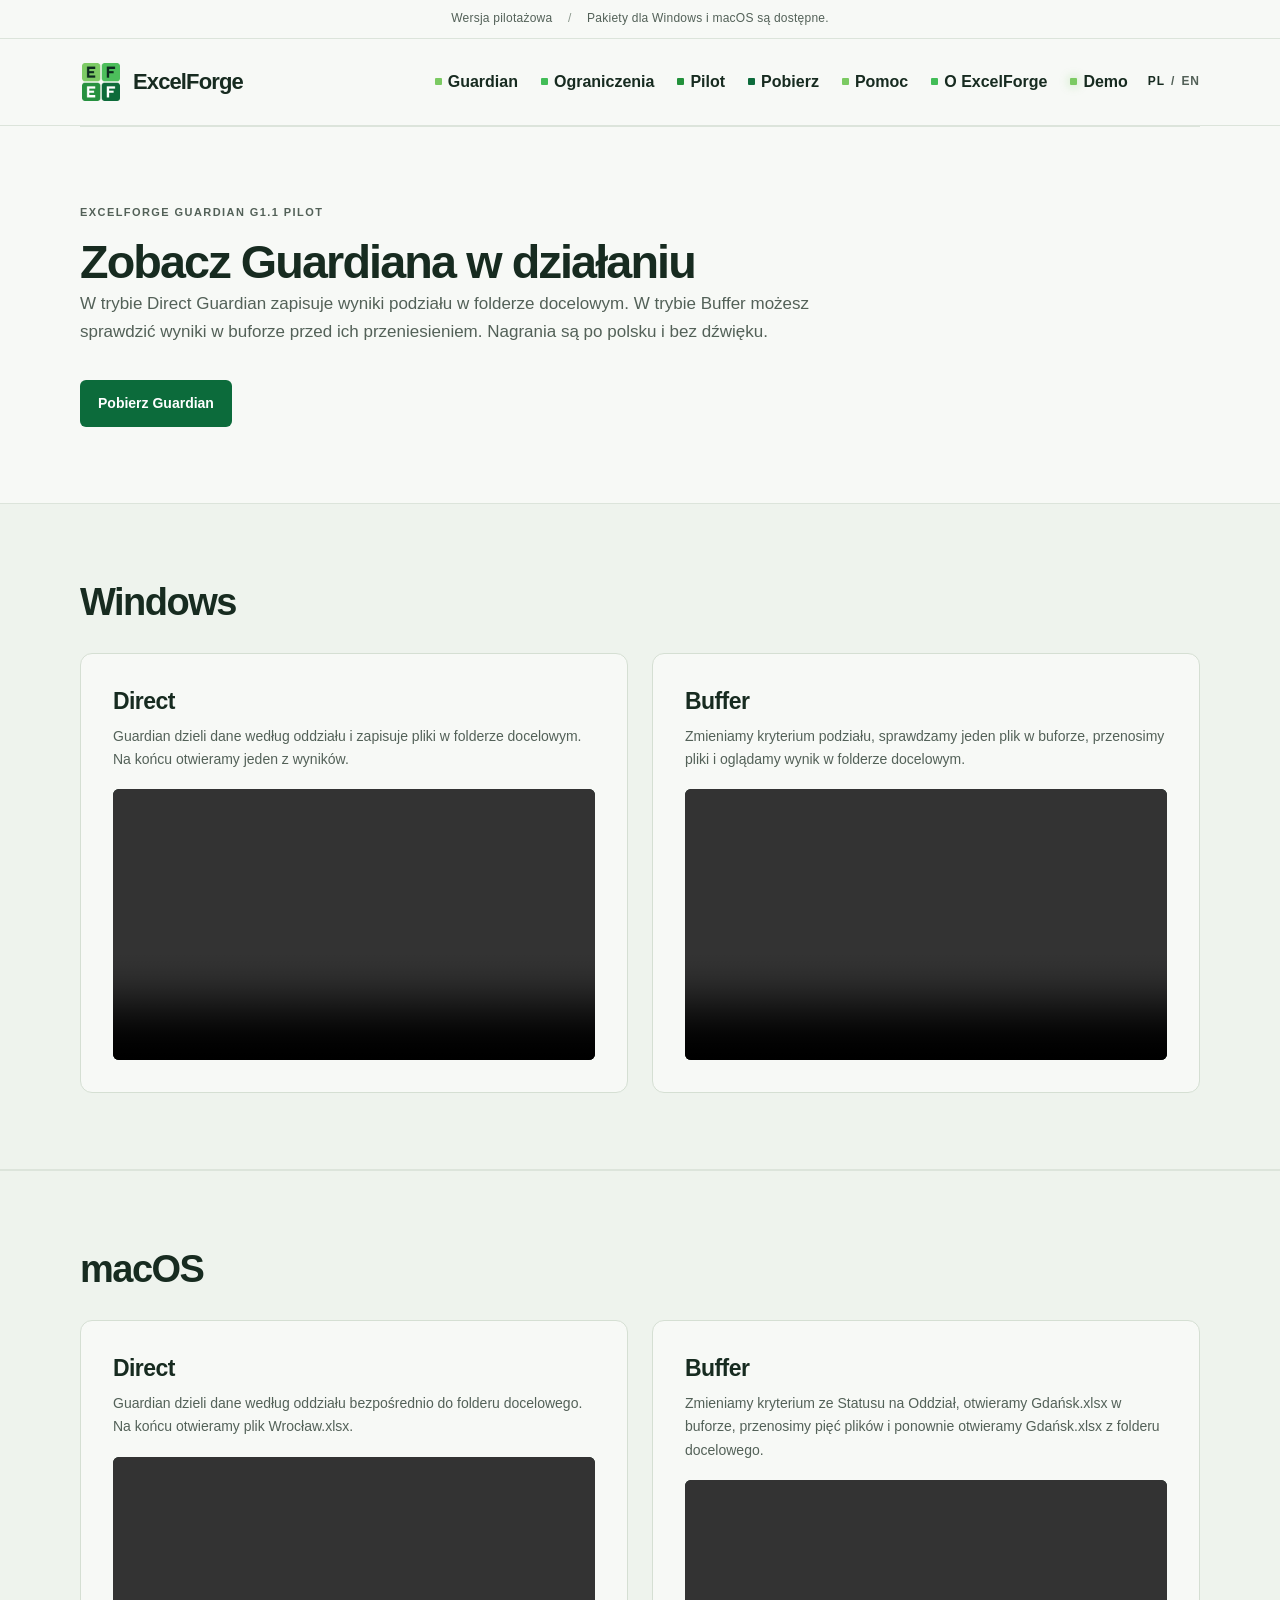
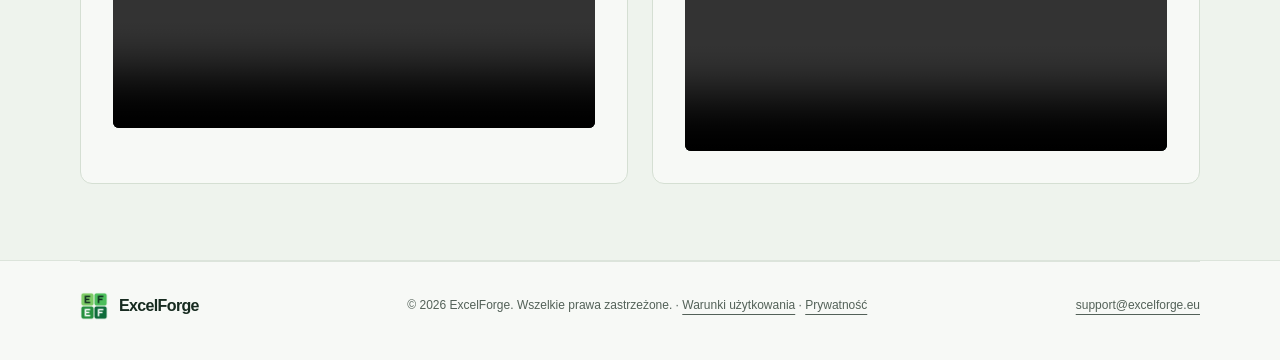
==== docs/demo/index.html @ 44a53aff "Add Guardian G1.1 demo routes and preserve site navigation" ====
<!doctype html>
<html lang="pl">
<head>
  <meta charset="utf-8">
  <meta name="viewport" content="width=device-width, initial-scale=1">
  <meta name="description" content="Cztery krótkie demonstracje podziału danych w Excelu w trybach Direct i Buffer na Windows i macOS.">
  <meta name="theme-color" content="#f7f9f6">
  <title>Guardian G1.1 Pilot Demo | ExcelForge</title>
  <link rel="canonical" href="https://excelforge.eu/demo/">
  <link rel="icon" type="image/png" href="../assets/EF_Block_Guardian_v0.png">
  <link rel="stylesheet" href="../assets/site.css">
  <script src="../assets/site.js" defer></script>
</head>
<body>
  <a class="skip-link" href="#main">Przejdź do treści</a>
  <div class="prototype-note">Wersja pilotażowa <span aria-hidden="true">/</span> Pakiety dla Windows i macOS są dostępne.</div>
  <header class="site-header">
    <div class="header-inner wrap">
      <a class="brand" href="../#guardian" aria-label="ExcelForge — Guardian">
        <img src="../assets/EF_Block_Guardian_v0.png" width="42" height="42" alt="">
        <span>ExcelForge</span>
      </a>
      <div class="header-actions">
        <button class="menu-toggle" type="button" aria-expanded="false" aria-controls="navigation" hidden>
          <span>Menu</span><span class="hamburger" aria-hidden="true"></span>
        </button>
        <nav id="navigation" aria-label="Nawigacja główna">
          <a href="../#guardian">Guardian</a>
          <a href="../#ograniczenia">Ograniczenia</a>
          <a href="../#pilot">Pilot</a>
          <a href="../#pobierz">Pobierz</a>
          <a href="../#pomoc">Pomoc</a>
          <a href="../#o-excelforge">O ExcelForge</a>
          <a href="./" aria-current="page">Demo</a>
        </nav>
        <p class="language-switch" aria-label="Język"><span aria-current="page">PL</span><span aria-hidden="true">/</span><a href="../en/demo/" lang="en">EN</a></p>
      </div>
    </div>
  </header>
  <main id="main" tabindex="-1">
    <section class="section wrap" aria-labelledby="demo-title">
      <p class="eyebrow">ExcelForge Guardian G1.1 Pilot</p>
      <h1 id="demo-title">Zobacz Guardiana w działaniu</h1>
      <p class="section-lead">W trybie Direct Guardian zapisuje wyniki podziału w folderze docelowym. W trybie Buffer możesz sprawdzić wyniki w buforze przed ich przeniesieniem. Nagrania są po polsku i bez dźwięku.</p>
      <a class="button" href="../#pobierz">Pobierz Guardian</a>
    </section>
    <div class="section-band">
      <section class="section wrap" aria-labelledby="windows-title">
        <h2 id="windows-title">Windows</h2>
        <div class="download-grid">
          <article class="download-card">
            <h3 id="windows-direct-title">Direct</h3>
            <p id="windows-direct-description">Guardian dzieli dane według oddziału i zapisuje pliki w folderze docelowym. Na końcu otwieramy jeden z wyników.</p>
            <video class="demo-video" controls playsinline preload="none" width="1920" height="1080"
              aria-labelledby="windows-title windows-direct-title" aria-describedby="windows-direct-description"
              src="../assets/media/guardian-g1-1/windows-direct.mp4">
              Twoja przeglądarka nie obsługuje odtwarzania filmów.
            </video>
          </article>
          <article class="download-card">
            <h3 id="windows-buffer-title">Buffer</h3>
            <p id="windows-buffer-description">Zmieniamy kryterium podziału, sprawdzamy jeden plik w buforze, przenosimy pliki i oglądamy wynik w folderze docelowym.</p>
            <video class="demo-video" controls playsinline preload="none" width="1920" height="1080"
              aria-labelledby="windows-title windows-buffer-title" aria-describedby="windows-buffer-description"
              src="../assets/media/guardian-g1-1/windows-buffer.mp4">
              Twoja przeglądarka nie obsługuje odtwarzania filmów.
            </video>
          </article>
        </div>
      </section>
    </div>
    <div class="section-band">
      <section class="section wrap" aria-labelledby="macos-title">
        <h2 id="macos-title">macOS</h2>
        <div class="download-grid">
          <article class="download-card">
            <h3 id="macos-direct-title">Direct</h3>
            <p id="macos-direct-description">Guardian dzieli dane według oddziału bezpośrednio do folderu docelowego. Na końcu otwieramy plik Wrocław.xlsx.</p>
            <video class="demo-video" controls playsinline preload="none" width="1920" height="1080"
              aria-labelledby="macos-title macos-direct-title" aria-describedby="macos-direct-description"
              src="../assets/media/guardian-g1-1/macos-direct.mp4">
              Twoja przeglądarka nie obsługuje odtwarzania filmów.
            </video>
          </article>
          <article class="download-card">
            <h3 id="macos-buffer-title">Buffer</h3>
            <p id="macos-buffer-description">Zmieniamy kryterium ze Statusu na Oddział, otwieramy Gdańsk.xlsx w buforze, przenosimy pięć plików i ponownie otwieramy Gdańsk.xlsx z folderu docelowego.</p>
            <video class="demo-video" controls playsinline preload="none" width="1920" height="1080"
              aria-labelledby="macos-title macos-buffer-title" aria-describedby="macos-buffer-description"
              src="../assets/media/guardian-g1-1/macos-buffer.mp4">
              Twoja przeglądarka nie obsługuje odtwarzania filmów.
            </video>
          </article>
        </div>
      </section>
    </div>
  </main>
  <footer class="wrap site-footer"><a class="brand" href="../#guardian"><img src="../assets/EF_Block_Guardian_v0.png" width="28" height="28" alt=""><span>ExcelForge</span></a><span>© 2026 ExcelForge. Wszelkie prawa zastrzeżone. · <a href="../licencja.html">Warunki użytkowania</a> · <a href="../prywatnosc.html">Prywatność</a></span><a href="mailto:support@excelforge.eu">support@excelforge.eu</a></footer>
</body>
</html>
---- docs/assets/site.css ----
@font-face {
  font-family:"Baloo 2";
  src:url("Baloo2-Bold.ttf") format("truetype");
  font-style:normal;
  font-weight:700;
  font-display:swap
}
:root {
  color-scheme:light;
  --ink:#172b20;
  --muted:#536158;
  --paper:#f7f9f6;
  --line:#dce4db;
  --green:#0c6b3b;
  --block-1:#7bca62;
  --block-2:#42bd57;
  --block-3:#22913b;
  --block-4:#0c6b3b;
  --header-height:86px;
  font-family:Inter,ui-sans-serif,-apple-system,BlinkMacSystemFont,"Segoe UI",sans-serif;
  color:var(--ink);
  background:var(--paper);
  font-synthesis:none
}
* {
  box-sizing:border-box
}
html {
  scroll-padding-top:calc(var(--header-height) + 24px)
}
body {
  margin:0;
  font-size:16px;
  line-height:1.65
}
button,a {
  -webkit-tap-highlight-color:transparent
}
a {
  color:inherit;
  text-underline-offset:5px
}
button {
  font:inherit
}
button:disabled {
  cursor:not-allowed;
  opacity:1
}
a:focus-visible,button:focus-visible,[tabindex]:focus-visible {
  outline:3px solid var(--green);
  outline-offset:5px
}
img {
  display:block;
  max-width:100%
}
[hidden] {
  display:none!important
}
.wrap {
  width:min(1120px,calc(100% - 96px));
  margin-inline:auto
}
.skip-link {
  position:fixed;
  top:12px;
  left:12px;
  transform:translateY(-160%);
  padding:12px 20px;
  background:#fff;
  z-index:20
}
.skip-link:focus {
  transform:none
}
.prototype-note {
  padding:9px 24px;
  text-align:center;
  font-size:12px;
  letter-spacing:.02em;
  color:var(--muted);
  border-bottom:1px solid var(--line)
}
.prototype-note span {
  padding:0 12px;
  color:#8a978c
}
.site-header {
  position:sticky;
  top:0;
  z-index:10;
  background:rgba(247,249,246,.97);
  border-bottom:1px solid var(--line)
}
.header-inner {
  min-height:86px;
  display:flex;
  align-items:center;
  justify-content:space-between;
  gap:32px
}
.brand {
  display:inline-flex;
  align-items:center;
  gap:11px;
  font-size:22px;
  font-weight:700;
  letter-spacing:-.04em;
  text-decoration:none;
  flex-shrink:0
}
.header-actions {
  display:flex;
  align-items:center;
  gap:20px
}
nav {
  display:flex;
  align-items:center;
  gap:23px
}
nav a {
  --marker:var(--block-1);
  position:relative;
  font-size:16px;
  font-weight:600;
  text-decoration:none;
  padding:28px 0 28px 13px;
  white-space:nowrap
}
nav a:nth-child(6n+2),nav a:nth-child(6n) {
  --marker:var(--block-2)
}
nav a:nth-child(6n+3) {
  --marker:var(--block-3)
}
nav a:nth-child(6n+4) {
  --marker:var(--block-4)
}
nav a:before {
  content:"";
  width:7px;
  height:7px;
  border-radius:1px;
  position:absolute;
  left:0;
  top:calc(50% - 3.5px);
  background:var(--marker);
  opacity:1
}
nav a[aria-current]:before {
  opacity:1;
  box-shadow:0 0 8px 2px color-mix(in srgb,var(--marker) 25%,transparent)
}
nav a:hover {
  text-decoration:underline
}
.language-switch {
  display:flex;
  align-items:center;
  gap:6px;
  margin:0;
  color:var(--muted);
  font-size:12px;
  font-weight:650;
  letter-spacing:.08em
}
.language-switch a {
  text-decoration:none
}
.language-switch a:hover {
  text-decoration:underline
}
.language-switch [aria-current] {
  color:var(--ink)
}
.menu-toggle {
  align-items:center;
  gap:12px;
  border:1px solid var(--line);
  border-radius:6px;
  background:transparent;
  padding:9px 12px;
  color:var(--ink);
  cursor:pointer
}
.hamburger {
  width:16px;
  height:10px;
  border-block:1.5px solid currentColor;
  position:relative
}
.hamburger:after {
  content:"";
  position:absolute;
  left:0;
  right:0;
  top:3px;
  border-top:1.5px solid currentColor
}
.hero {
  display:grid;
  grid-template-columns:.75fr 1.25fr;
  gap:84px;
  align-items:center;
  padding-block:104px 110px
}
.hero-mark {
  width:100%;
  max-width:300px;
  aspect-ratio:1;
  justify-self:center;
  display:grid;
  grid-template-columns:1fr 1fr;
  perspective:900px
}
.product-identity {
  display:flex;
  align-items:center;
  gap:12px;
  margin-bottom:24px
}
.guardian-mark {
  width:60px;
  margin:0;
  flex:0 0 auto
}
.guardian-mark svg {
  display:block;
  width:100%;
  height:auto
}
.guardian-tile-one { fill:var(--block-1) }
.guardian-tile-two { fill:var(--block-2) }
.guardian-tile-three { fill:var(--block-3) }
.guardian-tile-four { fill:var(--block-4) }
.guardian-glyph {
  fill:#fff;
  font-family:"Baloo 2",ui-sans-serif,sans-serif;
  font-weight:700
}
.guardian-g-base,.guardian-g-top { font-size:76px }
.guardian-digit { font-size:34px }
.guardian-dot { font-size:34px }
.guardian-word { font-size:20px }
.logo-tile {
  background-image:url("EF_Block_Guardian_v0.png");
  background-size:200% 200%;
  backface-visibility:hidden
}
.tile-1 {
  background-position:0 0
}
.tile-2 {
  background-position:100% 0
}
.tile-3 {
  background-position:0 100%
}
.tile-4 {
  background-position:100% 100%
}
.logo-tile { transform-origin:center center }
@media(prefers-reduced-motion:no-preference) {
  .tile-1 {
    animation:flip-left 1.8s both
  }
  .tile-2 {
    animation:flip-top 1.8s .08s both
  }
  .tile-3 {
    animation:flip-bottom 1.8s .16s both
  }
  .tile-4 {
    animation:flip-right 1.8s .24s both
  }

}
@keyframes flip-left {
  from {
    transform:rotateY(-85deg);
    opacity:0
  }
  to {
    transform:rotateY(0);
    opacity:1
  }

}
@keyframes flip-top {
  from {
    transform:rotateX(85deg);
    opacity:0
  }
  to {
    transform:rotateX(0);
    opacity:1
  }

}
@keyframes flip-bottom {
  from {
    transform:rotateX(-85deg);
    opacity:0
  }
  to {
    transform:rotateX(0);
    opacity:1
  }

}
@keyframes flip-right {
  from {
    transform:rotateY(85deg);
    opacity:0
  }
  to {
    transform:rotateY(0);
    opacity:1
  }

}
p {
  margin:0 0 18px
}
h1,h2,h3 {
  line-height:1.18;
  font-weight:600;
  margin:0;
  letter-spacing:-.04em
}
h1 {
  font-size:clamp(36px,3.65vw,50px);
  max-width:660px
}
h2 {
  font-size:clamp(30px,3vw,38px);
  margin-bottom:28px
}
h3 {
  font-size:20px;
  line-height:1.35;
  letter-spacing:-.025em
}
.product {
  font-size:16px;
  font-weight:650;
  margin-bottom:24px;
  letter-spacing:-.01em
}
.product em {
  display:block;
  color:var(--muted);
  font-size:14px;
  font-weight:400;
  margin-top:3px
}
.hero-lead {
  font-size:18px;
  line-height:1.7;
  color:var(--muted);
  max-width:550px;
  margin:25px 0 0
}
.section {
  padding-block:76px;
  border-top:1px solid var(--line)
}
.eyebrow {
  font-size:11px;
  font-weight:650;
  letter-spacing:.13em;
  text-transform:uppercase;
  color:var(--muted);
  margin-bottom:14px
}
.benefits {
  display:grid;
  grid-template-columns:repeat(3,1fr);
  gap:48px;
  padding-top:14px
}
.accent {
  display:block;
  width:10px;
  height:10px;
  border-radius:2px;
  background:var(--block-1);
  margin-bottom:22px
}
.benefits article:nth-child(2) .accent {
  background:var(--block-2)
}
.benefits article:nth-child(3) .accent {
  background:var(--block-3)
}
.benefits h3 {
  max-width:280px
}
.benefits p {
  font-size:15px;
  color:var(--muted);
  margin:15px 0 0
}
.steps {
  display:grid;
  grid-template-columns:repeat(4,1fr);
  gap:28px;
  list-style:none;
  padding:12px 0 0;
  margin:0
}
.steps li {
  position:relative;
  --step-color:var(--block-1)
}
.steps li:nth-child(2) {
  --step-color:var(--block-2)
}
.steps li:nth-child(3) {
  --step-color:var(--block-3)
}
.steps li:nth-child(4) {
  --step-color:var(--block-4)
}
.steps li:not(:last-child):after {
  content:"";
  position:absolute;
  height:1px;
  top:24px;
  left:66px;
  width:calc(100% - 56px);
  background:var(--line)
}
.step-number {
  display:flex;
  align-items:center;
  justify-content:center;
  width:48px;
  height:48px;
  border:1px solid var(--line);
  border-bottom:5px solid var(--step-color);
  border-radius:9px;
  background:#fff;
  font-size:13px;
  font-weight:600;
  font-variant-numeric:tabular-nums;
  margin-bottom:24px
}
.steps h3 {
  font-size:18px
}
.steps p {
  font-size:14px;
  line-height:1.6;
  color:var(--muted);
  margin:12px 0 0
}
.workflow {
  padding-bottom:84px
}
.section-band {
  background:#eef3ed;
  border-block:1px solid var(--line)
}
.section-band .section {
  border:0
}
.section-heading {
  display:flex;
  justify-content:space-between;
  align-items:center;
  gap:20px
}
.section-heading h2 {
  margin-bottom:18px
}
.status-label {
  font-size:12px;
  border:1px solid #c6d3c6;
  border-radius:4px;
  padding:5px 12px;
  color:var(--muted)
}
.section-lead {
  font-size:17px;
  max-width:740px;
  color:var(--muted);
  margin-bottom:34px
}
.download-grid {
  display:grid;
  grid-template-columns:repeat(2,minmax(0,1fr));
  gap:24px
}
.download-card {
  background:var(--paper);
  border:1px solid #d5dfd3;
  border-radius:12px;
  padding:32px;
  min-width:0
}
.card-label {
  font-size:12px;
  font-weight:650;
  letter-spacing:.09em;
  margin-bottom:20px
}
.platform-heading {
  display:flex;
  align-items:center;
  gap:12px;
  margin-bottom:20px
}
.platform-heading .card-label {
  margin:0
}
.platform-identifier {
  display:inline-flex;
  align-items:center;
  justify-content:center;
  width:34px;
  height:34px;
  border:1.5px solid var(--block-4);
  border-radius:7px;
  color:var(--block-4);
  font-size:15px;
  font-weight:700;
  line-height:1;
  flex:0 0 auto
}
.download-card h3 {
  font-size:23px
}
.download-card>p:not(.card-label) {
  color:var(--muted);
  font-size:14px;
  margin-top:8px
}
.demo-video {
  display:block;
  width:100%;
  height:auto;
  aspect-ratio:16 / 9;
  margin-top:18px;
  background:var(--ink);
  border-radius:6px
}
.download-actions {
  display:grid;
  gap:10px;
  margin-top:30px
}
.download-actions a {
  display:flex;
  justify-content:space-between;
  align-items:center;
  gap:16px;
  text-align:left;
  background:#e7eee5;
  border:1px solid #d0dace;
  border-radius:6px;
  padding:12px 16px;
  color:var(--muted);
  font-size:14px;
  font-weight:550;
  text-decoration:none
}
.download-actions span,.future-video span {
  font-size:11px;
  font-weight:400;
  white-space:nowrap
}
.download-card .future-video {
  display:flex;
  justify-content:space-between;
  gap:16px;
  margin:19px 0 0;
  padding-inline:16px;
  font-size:13px
}
.download-card .future-video span {
  white-space:normal;
  overflow-wrap:anywhere;
  text-align:right
}
.installation-note {
  margin:24px 0 0;
  color:var(--muted);
  font-size:13px
}
.limitations {
  display:grid;
  grid-template-columns:1fr 1fr;
  column-gap:64px
}
.limitations article {
  display:flex;
  gap:20px;
  padding:28px 0;
  border-top:1px solid var(--line);
  --limit-color:var(--block-1)
}
.limitations article:nth-child(2) {
  --limit-color:var(--block-2)
}
.limitations article:nth-child(3) {
  --limit-color:var(--block-3)
}
.limitations article:nth-child(4) {
  --limit-color:var(--block-4)
}
.limitations article>span {
  display:flex;
  align-items:center;
  justify-content:center;
  flex:0 0 auto;
  width:44px;
  height:44px;
  border:1px solid var(--line);
  border-bottom:4px solid var(--limit-color);
  border-radius:9px;
  background:#fff;
  font-size:12px;
  font-weight:600;
  font-variant-numeric:tabular-nums;
  color:var(--muted)
}
.limitations h3 {
  font-size:19px
}
.limitations p {
  font-size:15px;
  color:var(--muted);
  margin:12px 0 0
}
.release-placeholder {
  display:flex;
  flex-wrap:wrap;
  align-items:center;
  gap:12px 20px;
  font-size:14px;
  text-align:left;
  color:var(--muted);
  border:1px solid var(--line);
  border-radius:6px;
  padding:12px 16px;
  background:transparent;
  margin-top:16px;
  text-decoration:none
}
.release-placeholder span {
  font-size:11px
}
#pilot {
  border:0;
  padding-top:12px;
  padding-bottom:76px
}
.pilot-panel {
  padding:48px;
  border:1px solid #cfddce;
  background:#edf3ea;
  border-radius:14px;
  display:grid;
  grid-template-columns:1fr 1.75fr;
  gap:28px 56px
}
.pilot-panel .eyebrow {
  max-width:170px;
  line-height:1.7
}
.pilot-heading {
  display:flex;
  flex-direction:column;
  align-items:flex-start;
  padding-left:14px
}
.pilot-guardian-mark {
  width:86px;
  margin-top:18px
}
.pilot-guardian-mark svg {
  display:block;
  width:100%;
  height:auto
}
.guardian-outline-tile {
  fill:transparent;
  stroke:var(--block-4);
  stroke-width:2px
}
.guardian-outline-glyph {
  fill:var(--block-4)
}
.pilot-copy p {
  color:var(--muted)
}
.pilot-copy .pilot-intro {
  font-size:21px;
  color:var(--ink);
  line-height:1.4;
  letter-spacing:-.025em
}
.feedback-actions {
  display:flex;
  align-items:center;
  flex-wrap:wrap;
  gap:24px;
  margin:28px 0 14px
}
.button {
  display:inline-flex;
  align-items:center;
  justify-content:space-between;
  gap:24px;
  background:var(--green);
  color:white;
  padding:12px 18px;
  border-radius:6px;
  text-decoration:none;
  font-size:14px;
  font-weight:600
}
.button:hover {
  background:#084f2b
}
.text-link {
  font-size:14px;
  font-weight:600
}
.contact-link {
  font-size:13px;
  color:var(--muted)
}
.small {
  font-size:13px;
  line-height:1.65;
  color:var(--muted)
}
.pilot-copy .small {
  margin:22px 0 0
}
.help-grid {
  display:grid;
  grid-template-columns:1fr 1fr;
  gap:64px
}
.help-grid article {
  max-width:450px
}
.help-grid h3 {
  margin-bottom:16px
}
.help-grid p {
  color:var(--muted);
  font-size:15px
}
.help-grid .small {
  font-size:13px
}
.about {
  display:grid;
  grid-template-columns:1fr 1.75fr;
  gap:56px
}
.about p:not(.eyebrow) {
  font-size:15px;
  color:var(--muted)
}
.about p:last-child {
  margin-bottom:0
}
.site-footer {
  border-top:1px solid var(--line);
  padding-block:30px 40px;
  display:flex;
  gap:28px;
  justify-content:space-between;
  align-items:center;
  font-size:12px;
  color:var(--muted)
}
.site-footer .brand {
  font-size:16px;
  color:var(--ink)
}
@media(min-width:901px) {
  .menu-toggle {
    display:none
  }
  .hero {
    align-items:start
  }
  .hero-mark {
    transform:translateY(-14px)
  }

}
@media(max-width:1100px) {
  .wrap {
    width:calc(100% - 64px)
  }
  nav {
    gap:12px
  }
  nav a {
    font-size:15px
  }
  .header-inner {
    gap:20px
  }
  .header-actions {
    gap:14px
  }
  .hero {
    gap:48px
  }
  .benefits {
    gap:30px
  }

}
@media(max-width:900px) {
  :root {
    --header-height:76px
  }
  .header-inner {
    min-height:76px;
    flex-wrap:wrap;
    gap:0;
    position:relative
  }
  .brand {
    font-size:20px
  }
  .brand img {
    width:36px;
    height:36px
  }
  .menu-toggle {
    display:flex
  }
  .header-actions {
    margin-left:auto;
    gap:14px
  }
  nav {
    width:100%;
    display:grid;
    grid-template-columns:repeat(3,1fr);
    gap:0;
    padding:10px 0 18px
  }
  nav a {
    padding:12px 0 12px 14px
  }
  nav[data-enhanced] {
    position:absolute;
    top:100%;
    left:-32px;
    width:calc(100% + 64px);
    background:var(--paper);
    padding:12px 32px 20px;
    border-bottom:1px solid var(--line);
    box-shadow:0 12px 20px #172b200a;
    display:flex;
    flex-direction:column;
    align-items:stretch;
    max-height:calc(100dvh - 76px);
    overflow-y:auto
  }
  .hero {
    padding-block:72px;
    gap:40px;
    grid-template-columns:.65fr 1.35fr
  }
  .hero-mark {
    max-width:230px
  }
  h1 {
    font-size:36px
  }
  .hero-lead {
    font-size:16px
  }
  .product {
    font-size:14px;
    margin:0
  }
  .benefits {
    gap:24px
  }
  .benefits h3 {
    font-size:18px
  }
  .section {
    padding-block:60px
  }
  .limitations {
    column-gap:36px
  }
  .pilot-panel {
    padding:32px;
    gap:24px 32px
  }
  .help-grid {
    gap:36px
  }
  .about {
    gap:32px
  }

}
@media(max-width:600px) {
  .wrap {
    width:calc(100% - 40px)
  }
  .header-actions {
    max-width:100%
  }
  nav:not([data-enhanced]) {
    grid-template-columns:repeat(2,minmax(0,1fr))
  }
  nav:not([data-enhanced]) a {
    white-space:normal
  }
  .prototype-note {
    font-size:10px;
    padding:8px 20px
  }
  .prototype-note span {
    padding:0 5px
  }
  nav[data-enhanced] {
    left:-20px;
    width:calc(100% + 40px);
    padding-inline:20px
  }
  .hero {
    grid-template-columns:1fr;
    gap:34px;
    padding-block:44px 54px
  }
  .hero-mark {
    width:156px;
    justify-self:start
  }
  .hero-copy {
    max-width:440px
  }
  .product {
    margin:0;
    font-size:15px
  }
  .product em {
    display:inline;
    margin-left:7px;
    font-size:13px
  }
  h1 {
    font-size:36px;
    line-height:1.13;
    letter-spacing:-.045em
  }
  .hero-lead {
    font-size:16px;
    margin-top:24px
  }
  .section {
    padding-block:44px
  }
  h2 {
    font-size:30px;
    margin-bottom:26px
  }
  .eyebrow {
    font-size:10px;
    letter-spacing:.11em
  }
  .benefits {
    grid-template-columns:1fr;
    gap:30px;
    padding-top:0
  }
  .benefits article {
    position:relative;
    padding-left:22px
  }
  .benefits h3 {
    font-size:20px;
    max-width:100%
  }
  .benefits .accent {
    position:absolute;
    left:0;
    top:8px;
    width:10px;
    height:10px
  }
  .benefits p {
    margin-top:8px
  }
  .steps {
    grid-template-columns:1fr;
    gap:30px;
    padding-top:0
  }
  .steps li {
    padding-left:70px;
    min-height:48px
  }
  .step-number {
    position:absolute;
    left:0;
    top:0;
    margin:0
  }
  .steps h3 {
    padding-top:11px;
    font-size:19px
  }
  .steps li:not(:last-child):after {
    width:1px;
    height:18px;
    left:24px;
    top:54px
  }
  .steps p {
    max-width:280px
  }
  .section-heading {
    align-items:flex-start
  }
  .section-heading .status-label {
    margin-top:30px
  }
  .section-lead {
    font-size:16px;
    margin-bottom:28px
  }
  .download-grid,.limitations,.help-grid,.about {
    grid-template-columns:1fr;
    gap:20px
  }
  .download-card {
    padding:24px
  }
  .download-card h3 {
    font-size:22px
  }
  .download-actions a {
    padding-inline:12px
  }
  .installation-note {
    font-size:12px
  }
  .limitations {
    gap:0
  }
  .limitations article {
    gap:16px;
    padding-block:24px
  }
  .limitations p {
    font-size:14px
  }
  .release-placeholder {
    font-size:13px;
    margin-top:10px
  }
  .pilot-panel {
    grid-template-columns:1fr;
    padding:26px 24px;
    gap:0;
    border-radius:10px
  }
  .pilot-panel .eyebrow {
    max-width:none
  }
  .pilot-panel h2 {
    margin-bottom:24px
  }
  .pilot-copy p {
    font-size:15px
  }
  .pilot-copy .pilot-intro {
    font-size:20px
  }
  .feedback-actions {
    gap:20px
  }
  #pilot {
    padding-top:4px;
    padding-bottom:44px
  }
  .help-grid {
    gap:28px
  }
  .help-grid article+article {
    border-top:1px solid var(--line);
    padding-top:28px
  }
  .about {
    gap:0
  }
  .site-footer {
    flex-wrap:wrap;
    justify-content:flex-start;
    gap:16px 24px;
    padding-block:24px 30px
  }
  .site-footer .brand {
    width:100%
  }
  .site-footer .brand img {
    width:28px;
    height:28px
  }

}
@media(prefers-reduced-motion:reduce) {
  *,*::before,*::after {
    animation:none!important;
    scroll-behavior:auto!important;
    transition:none!important
  }

}
@media(forced-colors:active) {
  nav a[aria-current]:before {
    background:Highlight;
    forced-color-adjust:none
  }
  .accent {
    border:2px solid CanvasText
  }
  .logo-tile {
    forced-color-adjust:none
  }

}
.legal-page {
  max-width:820px;
  padding-bottom:72px
}
.legal-page h1 {
  max-width:720px
}
.legal-notice {
  margin:36px 0 44px;
  padding:20px 24px;
  border:1px solid #cfddce;
  border-left:4px solid var(--block-4);
  background:#edf3ea;
  color:var(--muted)
}
.legal-notice p {
  margin:0
}
.legal-content {
  display:grid;
  gap:30px
}
.legal-content section {
  padding-bottom:30px;
  border-bottom:1px solid var(--line)
}
.legal-content section:last-child {
  padding-bottom:0;
  border-bottom:0
}
.legal-content h2 {
  margin-bottom:12px;
  font-size:22px
}
.legal-content p {
  max-width:760px;
  color:var(--muted)
}
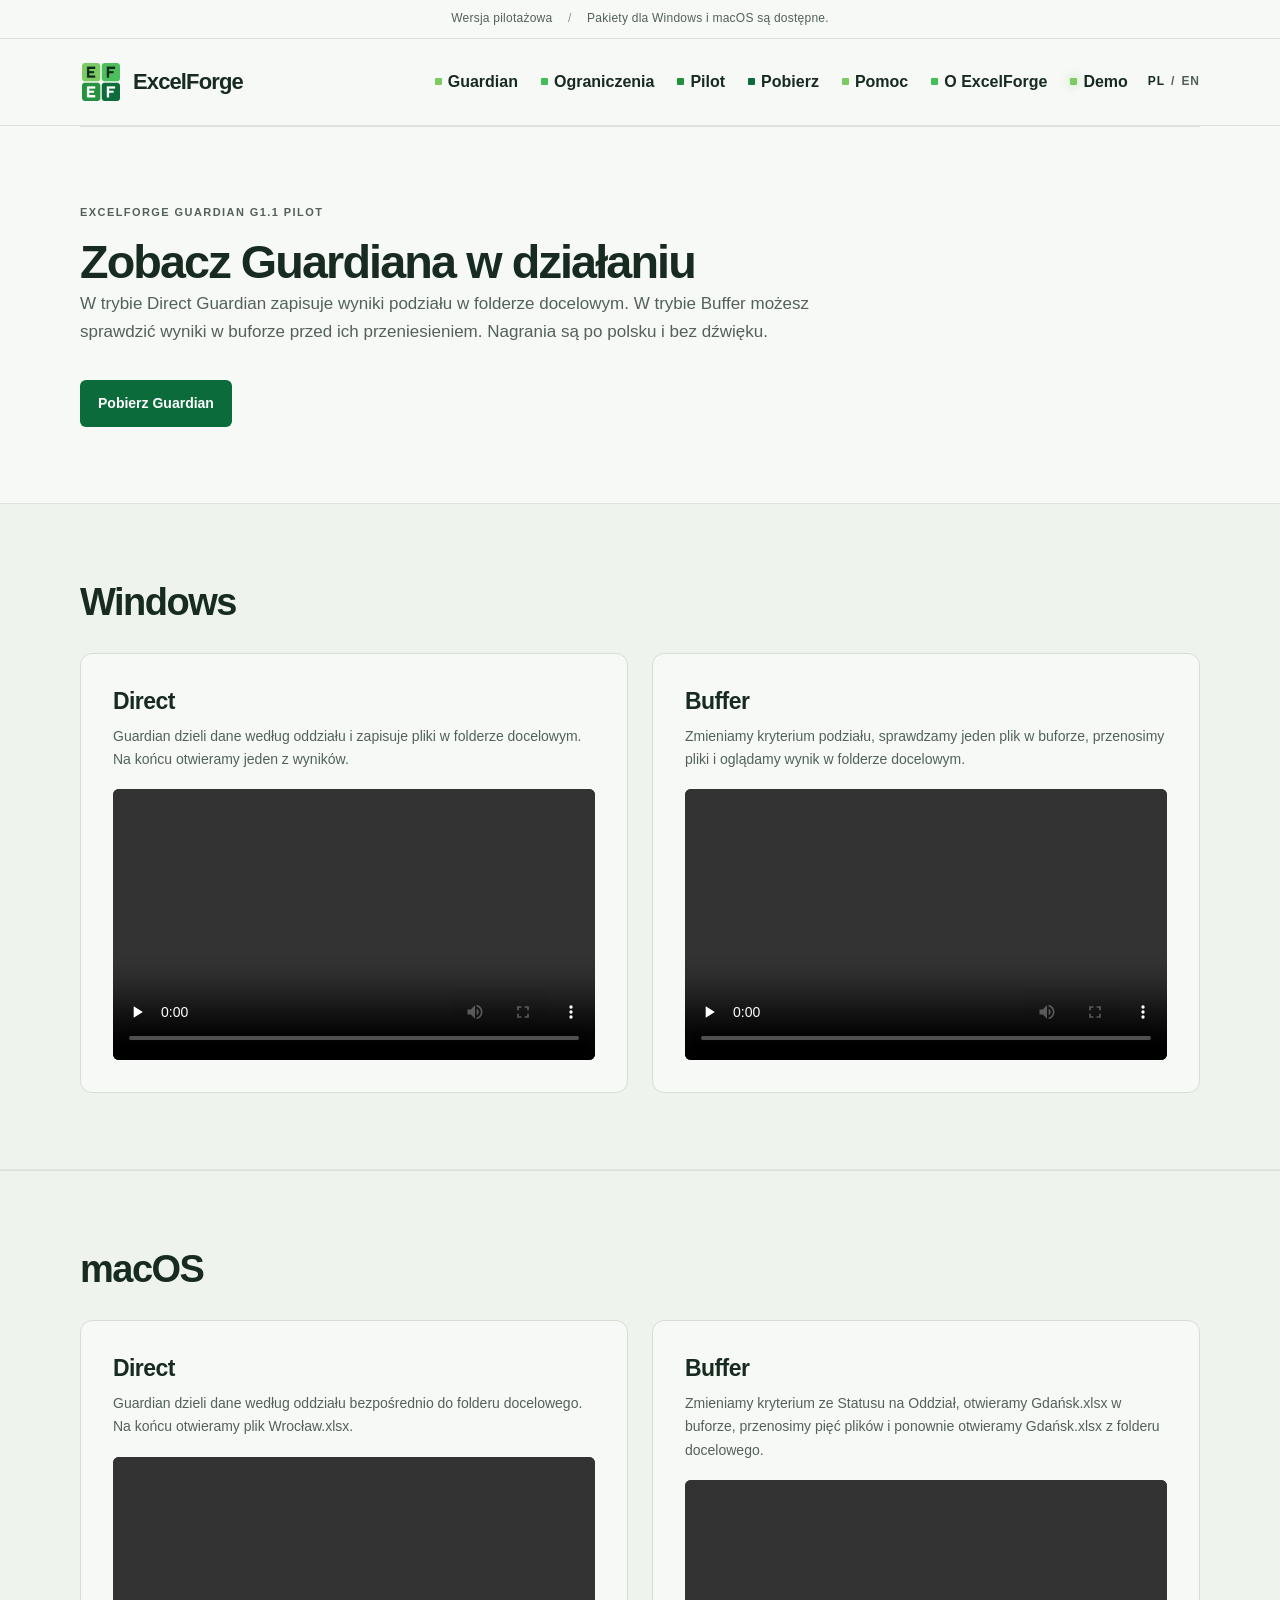
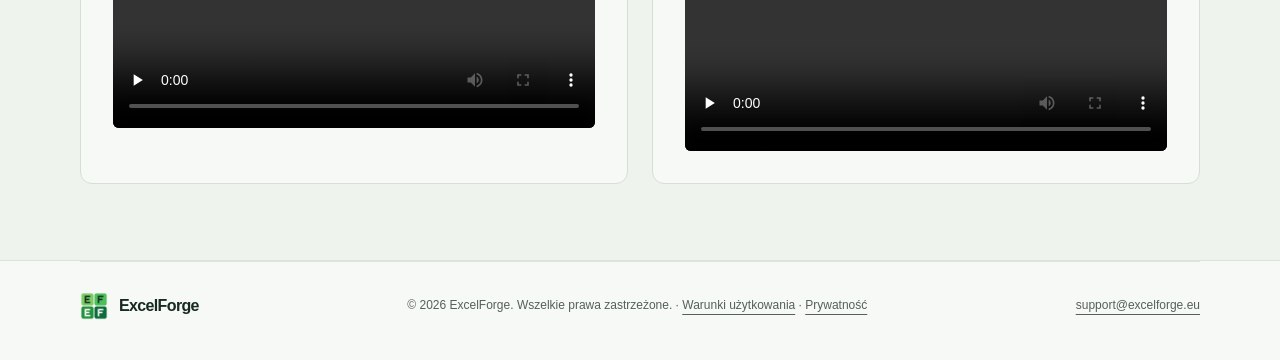
==== commit 9f1f760b: "Add Cloudflare Web Analytics to Guardian demo pages" ====
--- a/docs/demo/index.html
+++ b/docs/demo/index.html
@@ -96,5 +96,6 @@
     </div>
   </main>
   <footer class="wrap site-footer"><a class="brand" href="../#guardian"><img src="../assets/EF_Block_Guardian_v0.png" width="28" height="28" alt=""><span>ExcelForge</span></a><span>© 2026 ExcelForge. Wszelkie prawa zastrzeżone. · <a href="../licencja.html">Warunki użytkowania</a> · <a href="../prywatnosc.html">Prywatność</a></span><a href="mailto:support@excelforge.eu">support@excelforge.eu</a></footer>
+<!-- Cloudflare Web Analytics --><script type='module' src='https://static.cloudflareinsights.com/beacon.min.js' data-cf-beacon='{"token": "9d6a7c7414d14004b4507595e54a5091"}'></script><!-- End Cloudflare Web Analytics -->
 </body>
 </html>
